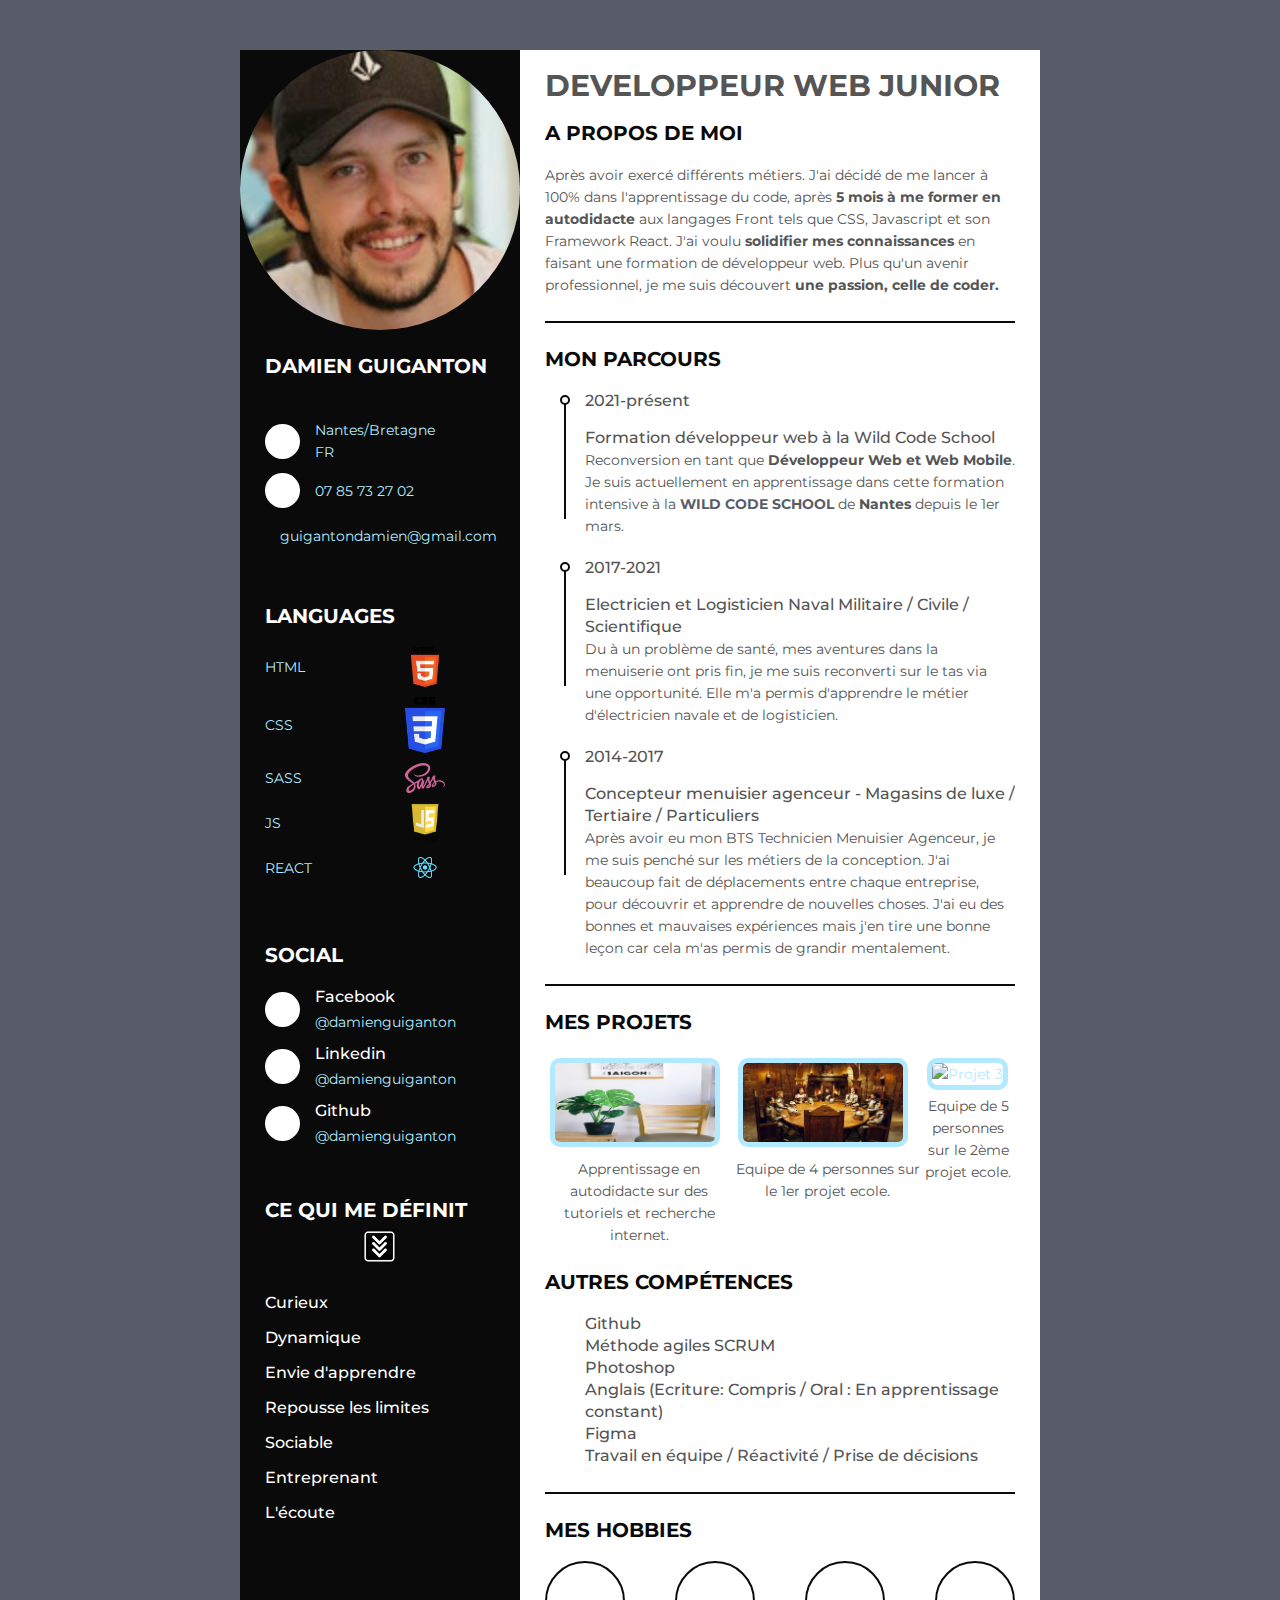
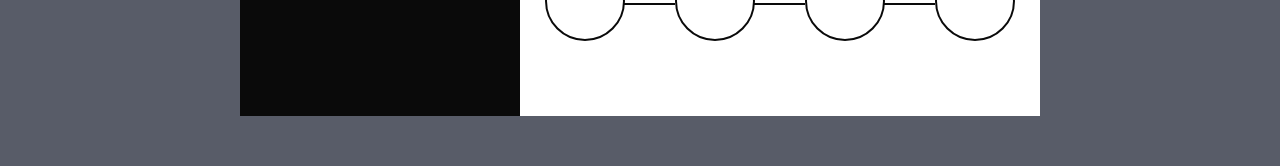
==== index.html @ 81475949 "Update cv" ====
<!DOCTYPE html>
<html lang="fr">
  <head>
    <meta charset="UTF-8" />
    <meta name="viewport" content="width=device-width, initial-scale=1.0" />
    <title>Damien GUIGANTON - CV</title>
    <link rel="stylesheet" href="./style.css" />
  </head>
  <body>
    <div class="resume">
      <div class="resume_left">
        <div class="resume_profile">
          <img src="./assets/Profil.jpg" alt="profile_pic" />
        </div>
        <div class="resume_content">
          <div class="resume_item resume_info">
            <div class="title">
              <p class="bold">Damien GUIGANTON</p>
              <p class="regular">Développeur web junior</p>
            </div>
            <ul>
              <li>
                <div class="icon">
                  <i class="fas fa-map-signs"></i>
                </div>
                <div class="data">
                  Nantes/Bretagne<br />
                  FR
                </div>
              </li>
              <li>
                <div class="icon">
                  <i class="fas fa-mobile-alt"></i>
                </div>
                <div class="data">07 85 73 27 02</div>
              </li>
              <li>
                <div class="icon">
                  <i class="fas fa-envelope"></i>
                </div>
                <div class="data">guigantondamien@gmail.com</div>
              </li>
            </ul>
          </div>
          <div class="resume_item resume_skills">
            <div class="title">
              <p class="bold">Languages</p>
            </div>
            <ul>
              <li>
                <div class="skill_name">HTML</div>
                <img class="img-lang" src="assets/html.png" />
              </li>
              <li>
                <div class="skill_name">CSS</div>
                <img class="img-lang" src="assets/css.png" />
              </li>
              <li>
                <div class="skill_name">SASS</div>
                <img class="img-lang" src="assets/sass.svg" />
              </li>
              <li>
                <div class="skill_name">JS</div>
                <img class="img-lang" src="assets/js.png" />
              </li>
              <li>
                <div class="skill_name">REACT</div>
                <img class="img-lang" src="assets/react.png" />
              </li>
            </ul>
          </div>
          <div class="resume_item resume_social">
            <div class="title">
              <p class="bold">Social</p>
            </div>
            <ul>
              <li>
                <div class="icon">
                  <i class="fab fa-facebook-square"></i>
                </div>
                <div class="data">
                  <p class="semi-bold">Facebook</p>
                  <a
                    href="https://www.facebook.com/damien.guiganton.3"
                    target="_blank"
                    >@damienguiganton</a
                  >
                </div>
              </li>
              <li>
                <div class="icon">
                  <i class="fab fa-linkedin"></i>
                </div>
                <div class="data">
                  <p class="semi-bold">Linkedin</p>
                  <a
                    href="https://www.linkedin.com/in/damien-guiganton-604a499a/"
                    target="_blank"
                    >@damienguiganton</a
                  >
                </div>
              </li>
              <li>
                <div class="icon">
                  <i class="fab fa-github"></i>
                </div>
                <div class="data">
                  <p class="semi-bold">Github</p>
                  <a href="https://github.com/GUIGANTONDamien" target="_blank"
                    >@damienguiganton</a
                  >
                </div>
              </li>
            </ul>
          </div>
          <div class="resume_item resume_social">
            <div class="title">
              <p class="bold">Ce qui me définit </p>
              <section class="section-fleche">
                <img class="fleche" src="./assets/fleche.png" alt="fleche">
              </section>
              
            </div>
            <ul>
              <li>
                <div class="data">
                  <p class="semi-bold"><span title="J'adore découvrir de nouvelles choses">Curieux</span></p>
                </div>
              </li>
              <li>
                <div class="data">
                  <p class="semi-bold"><span title="Je ne reste pas à ne rien faire">Dynamique</span></p>
                </div>
              </li>
              <li>
                <div class="data">
                  <p class="semi-bold"><span title="Je veux enrichir ma culture et mes connaissances">Envie d'apprendre</span></p>
                </div>
              </li>
              <li>
                <div class="data">
                  <p class="semi-bold"><span title="Je n'abandonne pas face à la difficulté, je la combats.">Repousse les limites</span></p>
                </div>
              </li>
              <li>
                <div class="data">
                  <p class="semi-bold"><span title="Je peux être au premier abord, un peu timide. J'aime me sociabiliser, découvrir de nouvelles personnes, partager notre savoir.">Sociable</span></p>
                </div>
              </li>
              <li>
                <div class="data">
                  <p class="semi-bold"><span title="Je pense avoir de bonnes idées, et je les applique">Entreprenant</span></p>
                </div>
              </li>
              <li>
                <div class="data">
                  <p class="semi-bold"><span title="L'écoute est primordiale pour une bonne communication et favorise les échanges constructifs.">L'écoute</span></p>
                </div>
              </li>
            </ul>
          </div>
        </div>
      </div>
      <div class="resume_right">
        <p class="first-title">DEVELOPPEUR WEB JUNIOR</p>
        <div class="resume_item resume_about">
          <div class="title">
            <p class="bold">A propos de moi</p>
          </div>
          <p>
            Après avoir exercé différents métiers. J'ai décidé de me lancer à
            100% dans l'apprentissage du code, après
            <strong>5 mois à me former en autodidacte</strong> aux langages
            Front tels que CSS, Javascript et son Framework React. J'ai voulu
            <strong>solidifier mes connaissances</strong> en faisant une
            formation de développeur web. Plus qu'un avenir professionnel, je me
            suis découvert
            <strong>une passion, celle de coder.</strong>
          </p>
        </div>
        <div class="resume_item resume_work">
          <div class="title">
            <p class="bold">Mon parcours</p>
          </div>
          <ul>
            <li>
              <div class="date">2021-présent</div>
              <div class="info">
                <p class="semi-bold">
                  Formation développeur web à la Wild Code School
                </p>
                <p>
                  Reconversion en tant que
                  <strong>Développeur Web et Web Mobile</strong>. Je suis
                  actuellement en apprentissage dans cette formation intensive à
                  la <strong><a class="link-wild" href="https://www.wildcodeschool.com/fr-FR" target="_blank">WILD CODE SCHOOL</a></strong> de
                  <strong>Nantes</strong> depuis le 1er mars.
                </p>
              </div>
            </li>
            <li>
              <div class="date">2017-2021</div>
              <div class="info">
                <p class="semi-bold">
                  Electricien et Logisticien Naval Militaire / Civile /
                  Scientifique
                </p>
                <p>
                  Du à un problème de santé, mes aventures dans la menuiserie
                  ont pris fin, je me suis reconverti sur le tas via une
                  opportunité. Elle m'a permis d'apprendre le métier
                  d'électricien navale et de logisticien.
                </p>
              </div>
            </li>
            <li>
              <div class="date">2014-2017</div>
              <div class="info">
                <p class="semi-bold">
                  Concepteur menuisier agenceur - Magasins de luxe / Tertiaire /
                  Particuliers
                </p>
                <p>
                  Après avoir eu mon BTS Technicien Menuisier Agenceur, je me
                  suis penché sur les métiers de la conception. J'ai beaucoup
                  fait de déplacements entre chaque entreprise, pour découvrir
                  et apprendre de nouvelles choses. J'ai eu des bonnes et
                  mauvaises expériences mais j'en tire une bonne leçon car cela
                  m'as permis de grandir mentalement.
                </p>
              </div>
            </li>
          </ul>
        </div>
        <div class="resume_item resume_projets">
          <div class="title">
            <p class="bold">Mes projets</p>
          </div>
          <div class="projets">
            <div>
              <a href="./assets/portfolio/P.1/index.html" target="_blank">
                <img
                  class="img-projet"
                  src="./assets/projet-1.jpg"
                  alt="Projet 1"
                />
              </a>
              <p>
                Apprentissage en autodidacte sur des tutoriels et recherche
                internet.
              </p>
            </div>
            <div>
              <a href="./assets/portfolio/P.2/index.html" target="_blank">
                <img
                  class="img-projet"
                  src="./assets/projet-2.jpg"
                  alt="Projet 2"
                />
              </a>
              <p>Equipe de 4 personnes sur le 1er projet ecole.</p>
            </div>
            <div>
              <a href="./assets/portfolio/P.3/index.html" target="_blank">
                <img
                  class="img-projet"
                  src="./assets/projet-3.jpg"
                  alt="Projet 3"
                />
              </a>
              <p>Equipe de 5 personnes sur le 2ème projet ecole.</p>
            </div>
          </div>
        <div class="resume_item resume_education">
          <div class="title">
            <p class="bold">Autres compétences</p>
          </div>
          <ul>
            <div class="info">
              <p class="semi-bold">Github</p>
            </div>
            <div class="info">
              <p class="semi-bold">Méthode agiles SCRUM</p>
            </div>
            <div class="info">
              <p class="semi-bold">Photoshop</p>
            </div>
            <div class="info">
              <p class="semi-bold">
                Anglais (Ecriture: Compris / Oral : En apprentissage constant)
              </p>
            </div>
            <div class="info">
              <p class="semi-bold">Figma</p>
            </div>
            <div class="info">
              <p class="semi-bold">
                Travail en équipe / Réactivité / Prise de décisions
              </p>
            </div>
          </ul>
        </div>
        <div class="resume_item resume_hobby">
          <div class="title">
            <p class="bold">Mes hobbies</p>
          </div>
          <ul>
            <li><i class="fas fa-bicycle"></i></li>
            <li><i class="fas fa-gamepad"></i></li>
            <li><i class="fas fa-satellite"></i></li>
            <li><i class="fas fa-chess"></i></li>
          </ul>
        </div>
      </div>
    </div>

    <script src="https://kit.fontawesome.com/b99e675b6e.js"></script>
  </body>
</html>
---- style.css ----
@import url('https://fonts.googleapis.com/css?family=Montserrat:400,500,700&display=swap');

* {
  margin: 0;
  padding: 0;
  box-sizing: border-box;
  list-style: none;
  font-family: 'Montserrat', sans-serif;
}
a {
  text-decoration: none;
  color: #b1eaff;
}
a:hover {
  color: white;
}

.link-wild {
  color: #585c68;
}
.link-wild:hover {
  color: #b1eaff;
}

.img-lang {
  width: 40px;
  margin-right: 50px;
}

body {
  background: #585c68;
  font-size: 14px;
  line-height: 22px;
  color: #555555;
}

.bold {
  font-weight: 700;
  font-size: 20px;
  text-transform: uppercase;
}

.first-title {
  font-weight: 700;
  font-size: 30px;
  text-transform: uppercase;
}

.semi-bold {
  font-weight: 500;
  font-size: 16px;
}

.resume {
  width: 800px;
  height: auto;
  display: flex;
  margin: 50px auto;
}

.resume .resume_left {
  width: 280px;
  background: #0a0a0a;
}

.resume .resume_left .resume_profile {
  width: 100%;
  height: 280px;
}

.resume .resume_left .resume_profile img {
  width: 100%;
  height: 100%;
  border-radius: 150px;
}

.resume .resume_left .resume_content {
  padding: 0 25px;
}

.resume .title {
  margin-bottom: 20px;
}

.resume .resume_left .bold {
  color: #fff;
}

.resume .resume_left .regular {
  color: #0a0a0a;
}

.resume .resume_item {
  padding: 25px 0;
  border-bottom: 2px solid #0a0a0a;
}

.resume .resume_left .resume_item:last-child,
.resume .resume_right .resume_item:last-child {
  border-bottom: 0px;
}

.resume .resume_left ul li {
  display: flex;
  margin-bottom: 10px;
  align-items: center;
}

.resume .resume_left ul li:last-child {
  margin-bottom: 0;
}

.resume .resume_left ul li .icon {
  width: 35px;
  height: 35px;
  background: #fff;
  color: #0a0a0a;
  border-radius: 50%;
  margin-right: 15px;
  font-size: 16px;
  position: relative;
}

.resume .icon i,
.resume .resume_right .resume_hobby ul li i {
  position: absolute;
  top: 50%;
  left: 50%;
  transform: translate(-50%, -50%);
}

.resume .resume_left ul li .data {
  color: #b1eaff;
}

.resume .resume_left .resume_skills ul li {
  display: flex;
  margin-bottom: 10px;
  color: #b1eaff;
  justify-content: space-between;
  align-items: center;
}

.resume .resume_left .resume_skills ul li .skill_name {
  width: 25%;
}

.resume .resume_left .resume_skills ul li .skill_progress {
  width: 60%;
  margin: 0 5px;
  height: 5px;
  background: #0a0a0a;
  position: relative;
}

.resume .resume_left .resume_skills ul li .skill_per {
  width: 15%;
}

.resume .resume_left .resume_skills ul li .skill_progress span {
  position: absolute;
  top: 0;
  left: 0;
  height: 100%;
  background: #fff;
}

.resume .resume_left .resume_social .semi-bold {
  color: #fff;
  margin-bottom: 3px;
}

.resume .resume_right {
  width: 520px;
  background: #fff;
  padding: 25px;
}

.resume .resume_right .bold {
  color: #0a0a0a;
}

.resume .resume_right .resume_work ul,
.resume .resume_right .resume_education ul {
  padding-left: 40px;
  overflow: hidden;
}

.resume .resume_right ul li {
  position: relative;
}

.resume .resume_right ul li .date {
  font-size: 16px;
  font-weight: 500;
  margin-bottom: 15px;
}

.resume .resume_right ul li .info {
  margin-bottom: 20px;
}

.resume .resume_right ul li:last-child .info {
  margin-bottom: 0;
}

.resume .resume_right .resume_work ul li:before,
.resume .resume_right .resume_education ul li:before {
  content: '';
  position: absolute;
  top: 5px;
  left: -25px;
  width: 6px;
  height: 6px;
  border-radius: 50%;
  border: 2px solid #0a0a0a;
}

.resume .resume_right .resume_work ul li:after,
.resume .resume_right .resume_education ul li:after {
  content: '';
  position: absolute;
  top: 14px;
  left: -21px;
  width: 2px;
  height: 115px;
  background: #0a0a0a;
}

.resume .resume_right .resume_hobby ul {
  display: flex;
  justify-content: space-between;
}

.resume .resume_right .resume_hobby ul li {
  width: 80px;
  height: 80px;
  border: 2px solid #0a0a0a;
  border-radius: 50%;
  position: relative;
  color: #0a0a0a;
}

.resume .resume_right .resume_hobby ul li i {
  font-size: 30px;
}

.resume .resume_right .resume_hobby ul li:before {
  content: '';
  position: absolute;
  top: 40px;
  right: -52px;
  width: 51px;
  height: 2px;
  background: #0a0a0a;
}

.resume .resume_right .resume_hobby ul li:last-child:before {
  display: none;
}

.fab .fa-html5 {
  font-size: xx-large;
}

/***************** PROJET **************/

.projets {
  display: flex;
  width: 100%;
}

.projets p {
  text-align: center;
}

.img-projet {
  width: 90%;
  margin: 5px;
  border-radius: 10px;
  border: 5px solid;
}

.img-projet {
  -webkit-transition: all 1s ease; /* Safari et Chrome */
  -moz-transition: all 1s ease; /* Firefox */
  -ms-transition: all 1s ease; /* Internet Explorer 9 */
  -o-transition: all 1s ease; /* Opera */
  transition: all 1s ease;
}
.img-projet:hover {
  -webkit-transform: scale(1.25); /* Safari et Chrome */
  -moz-transform: scale(1.25); /* Firefox */
  -ms-transform: scale(1.25); /* Internet Explorer 9 */
  -o-transform: scale(1.25); /* Opera */
  transform: scale(1.25);
}

/************ Hover me ***********/

@keyframes down{
	0% {position:relative; top:0px; opacity: 0}
	50% {position:relative; top:15px; opacity: 0.5}
	100% {position:relative; top:30px; opacity: 1}

}

.fleche{
	animation: down 1s infinite linear alternate;
	width: 15%;
  transform: rotate(180deg);

}

.section-fleche {
  display: flex;
  padding: 10px;
  justify-content: space-evenly;
}

/***************** Pop-up Hobbies **************/ 

.tooltip {
  position: relative;
  display: inline-block;
  border-bottom: 1px dotted black;
}

.tooltip .tooltiptext {
  visibility: hidden;
  width: 120px;
  background-color: black;
  color: #fff;
  text-align: center;
  border-radius: 6px;
  padding: 5px 0;
  position: absolute;
  z-index: 1;
  bottom: 150%;
  left: 50%;
  margin-left: -60px;
}

.tooltip .tooltiptext::after {
  content: "";
  position: absolute;
  top: 100%;
  left: 50%;
  margin-left: -5px;
  border-width: 5px;
  border-style: solid;
  border-color: black transparent transparent transparent;
}

.tooltip:hover .tooltiptext {
  visibility: visible;
}
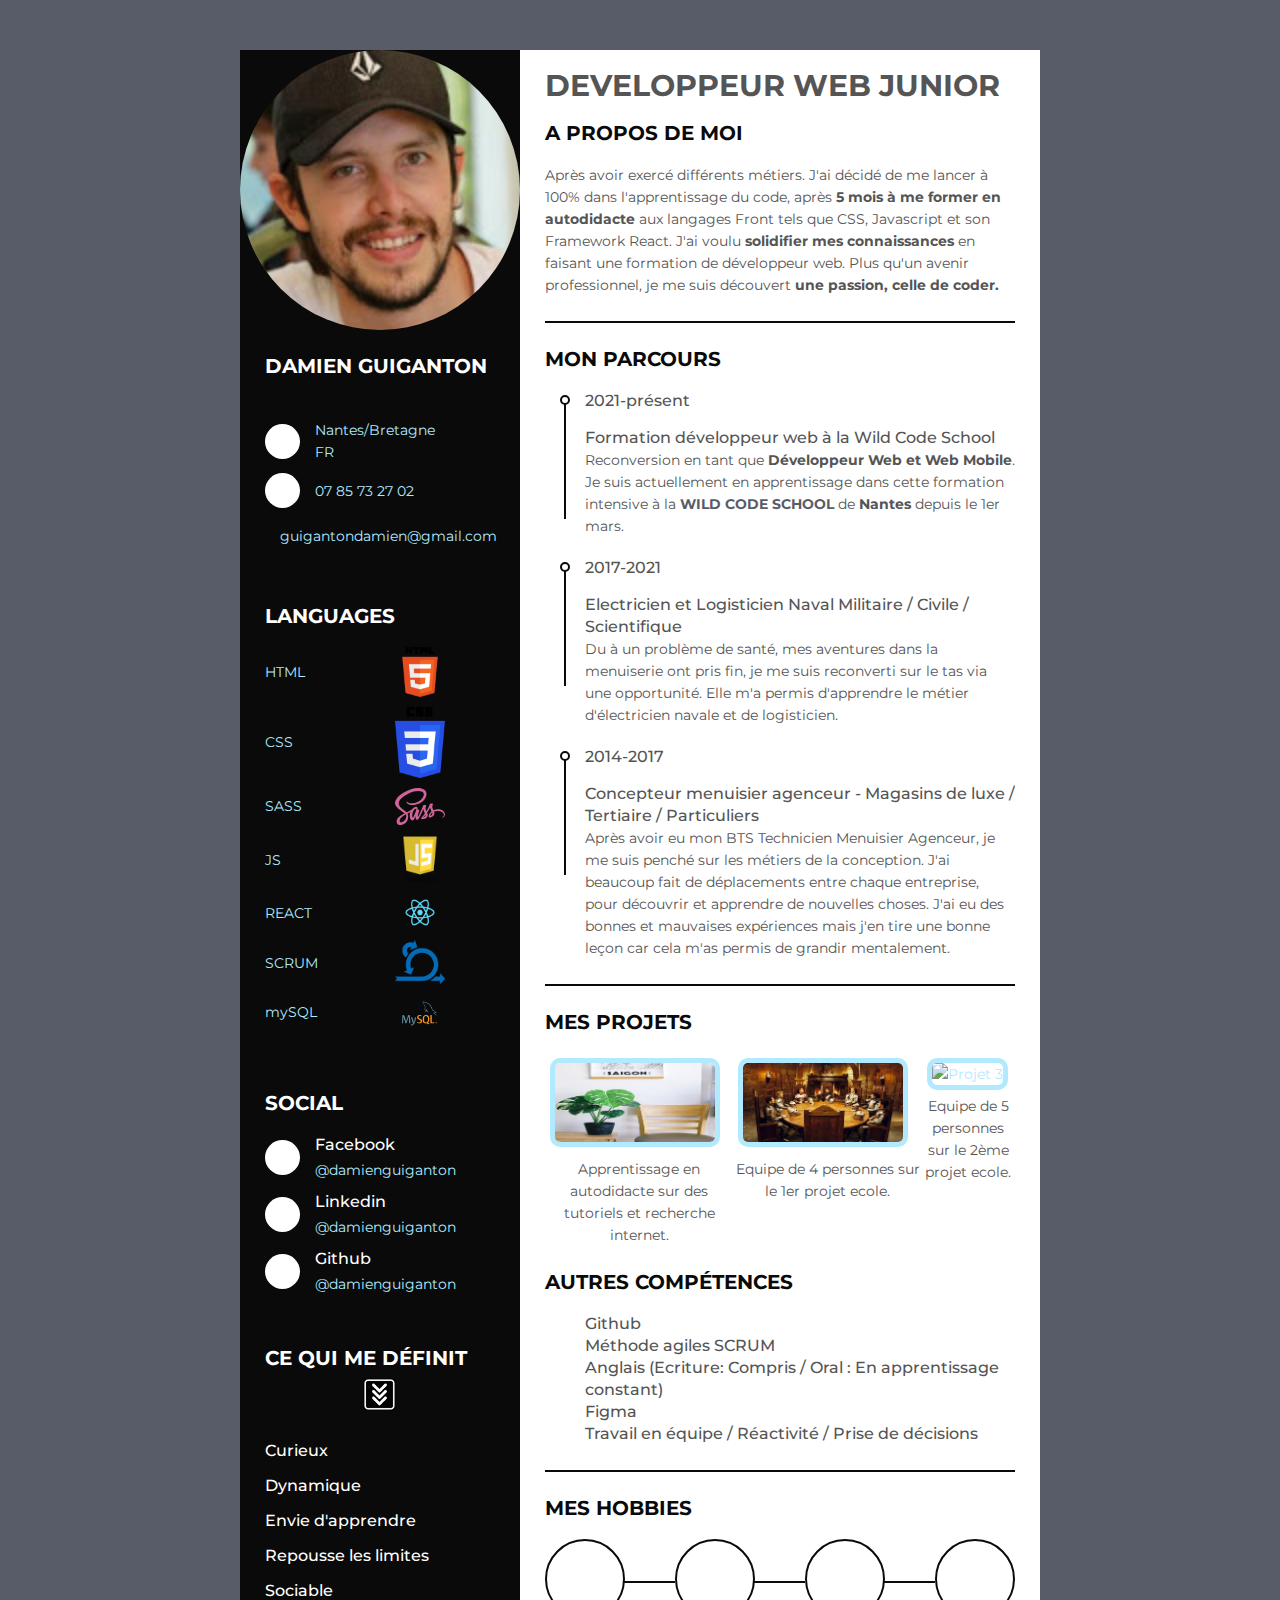
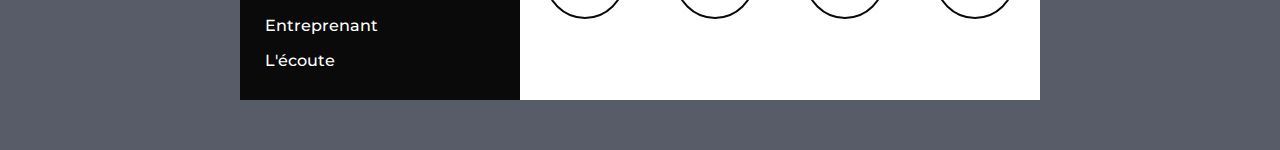
==== commit 50da4165: "Update cv" ====
--- a/index.html
+++ b/index.html
@@ -67,6 +67,14 @@
                 <div class="skill_name">REACT</div>
                 <img class="img-lang" src="assets/react.png" />
               </li>
+              <li>
+                <div class="skill_name">SCRUM</div>
+                <img class="img-lang" src="assets/scrum-logo-bleu.png" />
+              </li>
+              <li>
+                <div class="skill_name">mySQL</div>
+                <img class="img-lang" src="assets/mysql-logo.png" />
+              </li>
             </ul>
           </div>
           <div class="resume_item resume_social">
@@ -283,9 +291,6 @@
               <p class="semi-bold">Méthode agiles SCRUM</p>
             </div>
             <div class="info">
-              <p class="semi-bold">Photoshop</p>
-            </div>
-            <div class="info">
               <p class="semi-bold">
                 Anglais (Ecriture: Compris / Oral : En apprentissage constant)
               </p>
--- a/style.css
+++ b/style.css
@@ -23,7 +23,7 @@
 }
 
 .img-lang {
-  width: 40px;
+  width: 50px;
   margin-right: 50px;
 }
 
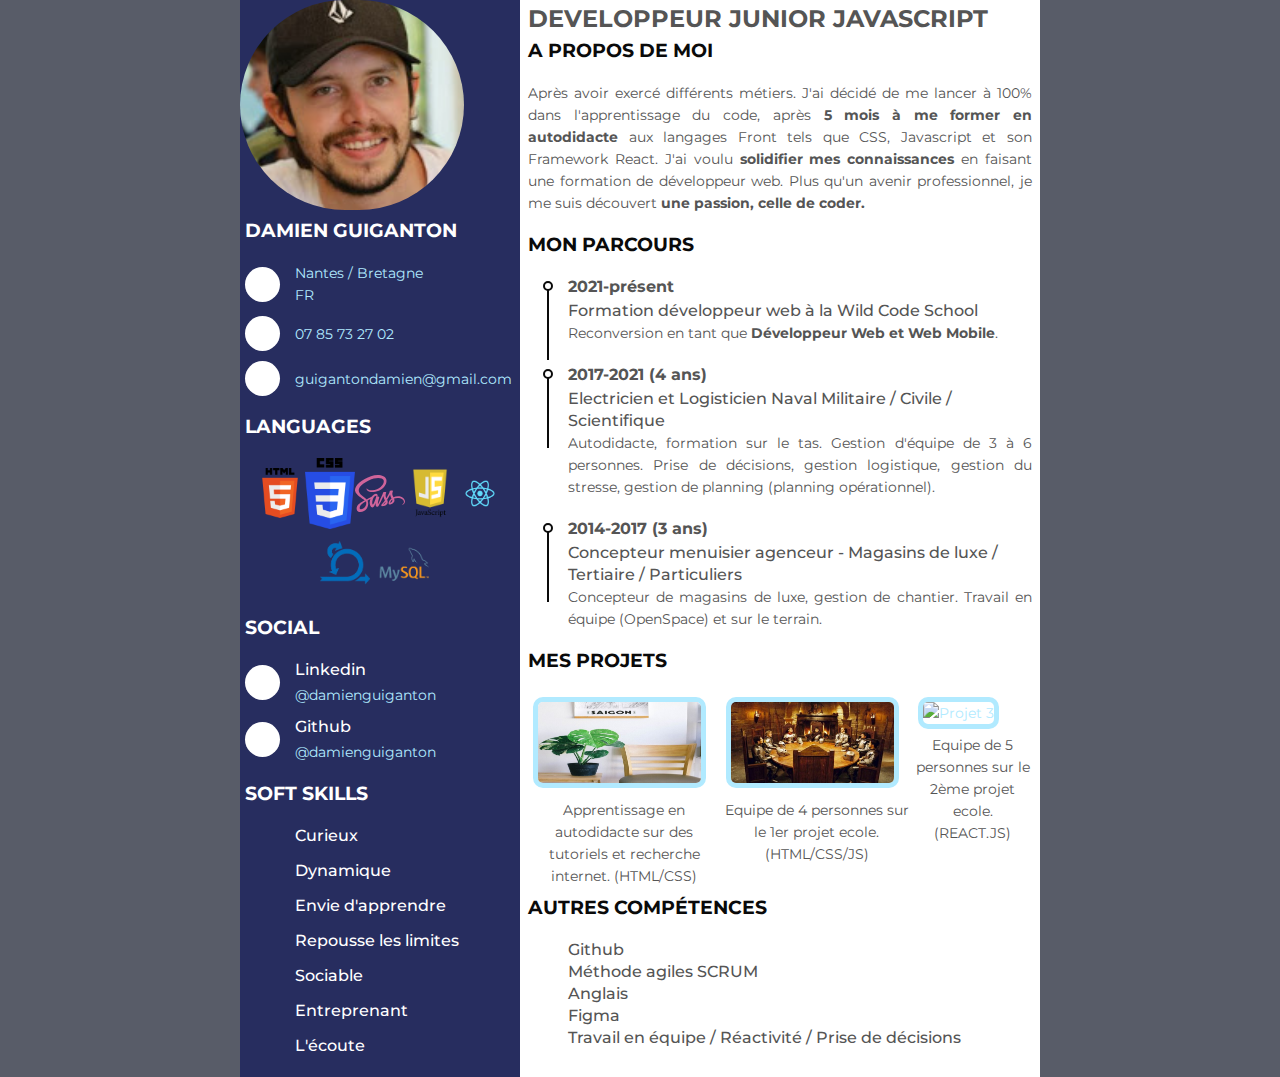
==== commit 6bbaee9c: "Update" ====
--- a/index.html
+++ b/index.html
@@ -16,7 +16,6 @@
           <div class="resume_item resume_info">
             <div class="title">
               <p class="bold">Damien GUIGANTON</p>
-              <p class="regular">Développeur web junior</p>
             </div>
             <ul>
               <li>
@@ -24,7 +23,7 @@
                   <i class="fas fa-map-signs"></i>
                 </div>
                 <div class="data">
-                  Nantes/Bretagne<br />
+                  Nantes / Bretagne<br />
                   FR
                 </div>
               </li>
@@ -46,55 +45,35 @@
             <div class="title">
               <p class="bold">Languages</p>
             </div>
+            <ul class="resume_skills">
+              <li>
+                <img class="img-lang" src="assets/html.png" />
+              </li>
+              <li>
+                <img class="img-lang" src="assets/css.png" />
+              </li>
+              <li>
+                <img class="img-lang" src="assets/sass.svg" />
+              </li>
+              <li>
+                <img class="img-lang" src="assets/js.png" />
+              </li>
+              <li>
+                <img class="img-lang" src="assets/react.png" />
+              </li>
+              <li>
+                <img class="img-lang" src="assets/scrum-logo-bleu.png" />
+              </li>
+              <li>
+                <img id="logo_mysql" src="assets/mysql-logo.png" />
+              </li>
+            </ul>
+          </div>
+          <div class="resume_item resume_social">
+            <div class="title">
+              <p class="bold">Social</p>
+            </div>
             <ul>
-              <li>
-                <div class="skill_name">HTML</div>
-                <img class="img-lang" src="assets/html.png" />
-              </li>
-              <li>
-                <div class="skill_name">CSS</div>
-                <img class="img-lang" src="assets/css.png" />
-              </li>
-              <li>
-                <div class="skill_name">SASS</div>
-                <img class="img-lang" src="assets/sass.svg" />
-              </li>
-              <li>
-                <div class="skill_name">JS</div>
-                <img class="img-lang" src="assets/js.png" />
-              </li>
-              <li>
-                <div class="skill_name">REACT</div>
-                <img class="img-lang" src="assets/react.png" />
-              </li>
-              <li>
-                <div class="skill_name">SCRUM</div>
-                <img class="img-lang" src="assets/scrum-logo-bleu.png" />
-              </li>
-              <li>
-                <div class="skill_name">mySQL</div>
-                <img class="img-lang" src="assets/mysql-logo.png" />
-              </li>
-            </ul>
-          </div>
-          <div class="resume_item resume_social">
-            <div class="title">
-              <p class="bold">Social</p>
-            </div>
-            <ul>
-              <li>
-                <div class="icon">
-                  <i class="fab fa-facebook-square"></i>
-                </div>
-                <div class="data">
-                  <p class="semi-bold">Facebook</p>
-                  <a
-                    href="https://www.facebook.com/damien.guiganton.3"
-                    target="_blank"
-                    >@damienguiganton</a
-                  >
-                </div>
-              </li>
               <li>
                 <div class="icon">
                   <i class="fab fa-linkedin"></i>
@@ -123,13 +102,9 @@
           </div>
           <div class="resume_item resume_social">
             <div class="title">
-              <p class="bold">Ce qui me définit </p>
-              <section class="section-fleche">
-                <img class="fleche" src="./assets/fleche.png" alt="fleche">
-              </section>
-              
-            </div>
-            <ul>
+              <p class="bold">Soft skills </p>
+            </div>
+            <ul class="list_social">
               <li>
                 <div class="data">
                   <p class="semi-bold"><span title="J'adore découvrir de nouvelles choses">Curieux</span></p>
@@ -170,7 +145,7 @@
         </div>
       </div>
       <div class="resume_right">
-        <p class="first-title">DEVELOPPEUR WEB JUNIOR</p>
+        <p class="first-title">DEVELOPPEUR JUNIOR JAVASCRIPT</p>
         <div class="resume_item resume_about">
           <div class="title">
             <p class="bold">A propos de moi</p>
@@ -194,47 +169,36 @@
             <li>
               <div class="date">2021-présent</div>
               <div class="info">
-                <p class="semi-bold">
+                <h3 class="semi-bold">
                   Formation développeur web à la Wild Code School
-                </p>
+                </h3>
                 <p>
                   Reconversion en tant que
-                  <strong>Développeur Web et Web Mobile</strong>. Je suis
-                  actuellement en apprentissage dans cette formation intensive à
-                  la <strong><a class="link-wild" href="https://www.wildcodeschool.com/fr-FR" target="_blank">WILD CODE SCHOOL</a></strong> de
-                  <strong>Nantes</strong> depuis le 1er mars.
+                  <strong>Développeur Web et Web Mobile</strong>.
                 </p>
               </div>
             </li>
             <li>
-              <div class="date">2017-2021</div>
+              <div class="date">2017-2021 (4 ans)</div>
               <div class="info">
-                <p class="semi-bold">
+                <h3 class="semi-bold">
                   Electricien et Logisticien Naval Militaire / Civile /
                   Scientifique
-                </p>
+                </h3>
                 <p>
-                  Du à un problème de santé, mes aventures dans la menuiserie
-                  ont pris fin, je me suis reconverti sur le tas via une
-                  opportunité. Elle m'a permis d'apprendre le métier
-                  d'électricien navale et de logisticien.
+                  Autodidacte, formation sur le tas. Gestion d'équipe de 3 à 6 personnes. Prise de décisions, gestion logistique, gestion du stresse, gestion de planning (planning opérationnel).
                 </p>
               </div>
             </li>
             <li>
-              <div class="date">2014-2017</div>
+              <div class="date">2014-2017 (3 ans)</div>
               <div class="info">
-                <p class="semi-bold">
+                <h3 class="semi-bold">
                   Concepteur menuisier agenceur - Magasins de luxe / Tertiaire /
                   Particuliers
-                </p>
+                </h3>
                 <p>
-                  Après avoir eu mon BTS Technicien Menuisier Agenceur, je me
-                  suis penché sur les métiers de la conception. J'ai beaucoup
-                  fait de déplacements entre chaque entreprise, pour découvrir
-                  et apprendre de nouvelles choses. J'ai eu des bonnes et
-                  mauvaises expériences mais j'en tire une bonne leçon car cela
-                  m'as permis de grandir mentalement.
+                  Concepteur de magasins de luxe, gestion de chantier. Travail en équipe (OpenSpace) et sur le terrain.
                 </p>
               </div>
             </li>
@@ -255,7 +219,7 @@
               </a>
               <p>
                 Apprentissage en autodidacte sur des tutoriels et recherche
-                internet.
+                internet. (HTML/CSS)
               </p>
             </div>
             <div>
@@ -266,7 +230,7 @@
                   alt="Projet 2"
                 />
               </a>
-              <p>Equipe de 4 personnes sur le 1er projet ecole.</p>
+              <p>Equipe de 4 personnes sur le 1er projet ecole. (HTML/CSS/JS)</p>
             </div>
             <div>
               <a href="./assets/portfolio/P.3/index.html" target="_blank">
@@ -276,7 +240,7 @@
                   alt="Projet 3"
                 />
               </a>
-              <p>Equipe de 5 personnes sur le 2ème projet ecole.</p>
+              <p>Equipe de 5 personnes sur le 2ème projet ecole. (REACT.JS)</p>
             </div>
           </div>
         <div class="resume_item resume_education">
@@ -292,7 +256,7 @@
             </div>
             <div class="info">
               <p class="semi-bold">
-                Anglais (Ecriture: Compris / Oral : En apprentissage constant)
+                Anglais
               </p>
             </div>
             <div class="info">
@@ -305,18 +269,6 @@
             </div>
           </ul>
         </div>
-        <div class="resume_item resume_hobby">
-          <div class="title">
-            <p class="bold">Mes hobbies</p>
-          </div>
-          <ul>
-            <li><i class="fas fa-bicycle"></i></li>
-            <li><i class="fas fa-gamepad"></i></li>
-            <li><i class="fas fa-satellite"></i></li>
-            <li><i class="fas fa-chess"></i></li>
-          </ul>
-        </div>
-      </div>
     </div>
 
     <script src="https://kit.fontawesome.com/b99e675b6e.js"></script>
--- a/style.css
+++ b/style.css
@@ -15,6 +15,10 @@
   color: white;
 }
 
+p {
+  text-align: justify;
+}
+
 .link-wild {
   color: #585c68;
 }
@@ -24,7 +28,10 @@
 
 .img-lang {
   width: 50px;
-  margin-right: 50px;
+}
+
+.list_social {
+  margin-left: 50px;
 }
 
 body {
@@ -36,13 +43,13 @@
 
 .bold {
   font-weight: 700;
-  font-size: 20px;
+  font-size: 19px;
   text-transform: uppercase;
 }
 
 .first-title {
   font-weight: 700;
-  font-size: 30px;
+  font-size: 24px;
   text-transform: uppercase;
 }
 
@@ -55,17 +62,17 @@
   width: 800px;
   height: auto;
   display: flex;
-  margin: 50px auto;
+  margin: auto;
 }
 
 .resume .resume_left {
   width: 280px;
-  background: #0a0a0a;
+  background: #272d5f;
 }
 
 .resume .resume_left .resume_profile {
-  width: 100%;
-  height: 280px;
+  width: 80%;
+  height: 210px;
 }
 
 .resume .resume_left .resume_profile img {
@@ -75,7 +82,7 @@
 }
 
 .resume .resume_left .resume_content {
-  padding: 0 25px;
+  padding: 0 5px;
 }
 
 .resume .title {
@@ -91,8 +98,13 @@
 }
 
 .resume .resume_item {
-  padding: 25px 0;
-  border-bottom: 2px solid #0a0a0a;
+  padding: 10px 0;
+}
+
+.resume_item .resume_skills {
+  display: flex;
+  flex-wrap: wrap;
+  justify-content: center;
 }
 
 .resume .resume_left .resume_item:last-child,
@@ -141,30 +153,6 @@
   align-items: center;
 }
 
-.resume .resume_left .resume_skills ul li .skill_name {
-  width: 25%;
-}
-
-.resume .resume_left .resume_skills ul li .skill_progress {
-  width: 60%;
-  margin: 0 5px;
-  height: 5px;
-  background: #0a0a0a;
-  position: relative;
-}
-
-.resume .resume_left .resume_skills ul li .skill_per {
-  width: 15%;
-}
-
-.resume .resume_left .resume_skills ul li .skill_progress span {
-  position: absolute;
-  top: 0;
-  left: 0;
-  height: 100%;
-  background: #fff;
-}
-
 .resume .resume_left .resume_social .semi-bold {
   color: #fff;
   margin-bottom: 3px;
@@ -173,7 +161,7 @@
 .resume .resume_right {
   width: 520px;
   background: #fff;
-  padding: 25px;
+  padding: 8px;
 }
 
 .resume .resume_right .bold {
@@ -192,8 +180,8 @@
 
 .resume .resume_right ul li .date {
   font-size: 16px;
-  font-weight: 500;
-  margin-bottom: 15px;
+  font-weight: bold;
+  margin-bottom: 2px;
 }
 
 .resume .resume_right ul li .info {
@@ -223,7 +211,7 @@
   top: 14px;
   left: -21px;
   width: 2px;
-  height: 115px;
+  height: 70px;
   background: #0a0a0a;
 }
 
@@ -296,29 +284,7 @@
   transform: scale(1.25);
 }
 
-/************ Hover me ***********/
-
-@keyframes down{
-	0% {position:relative; top:0px; opacity: 0}
-	50% {position:relative; top:15px; opacity: 0.5}
-	100% {position:relative; top:30px; opacity: 1}
-
-}
-
-.fleche{
-	animation: down 1s infinite linear alternate;
-	width: 15%;
-  transform: rotate(180deg);
-
-}
-
-.section-fleche {
-  display: flex;
-  padding: 10px;
-  justify-content: space-evenly;
-}
-
-/***************** Pop-up Hobbies **************/ 
+/***************** Pop-up Hobbies **************/
 
 .tooltip {
   position: relative;
@@ -342,7 +308,7 @@
 }
 
 .tooltip .tooltiptext::after {
-  content: "";
+  content: '';
   position: absolute;
   top: 100%;
   left: 50%;
@@ -354,4 +320,8 @@
 
 .tooltip:hover .tooltiptext {
   visibility: visible;
-}+}
+
+#logo_mysql {
+  max-width: 70px;
+}
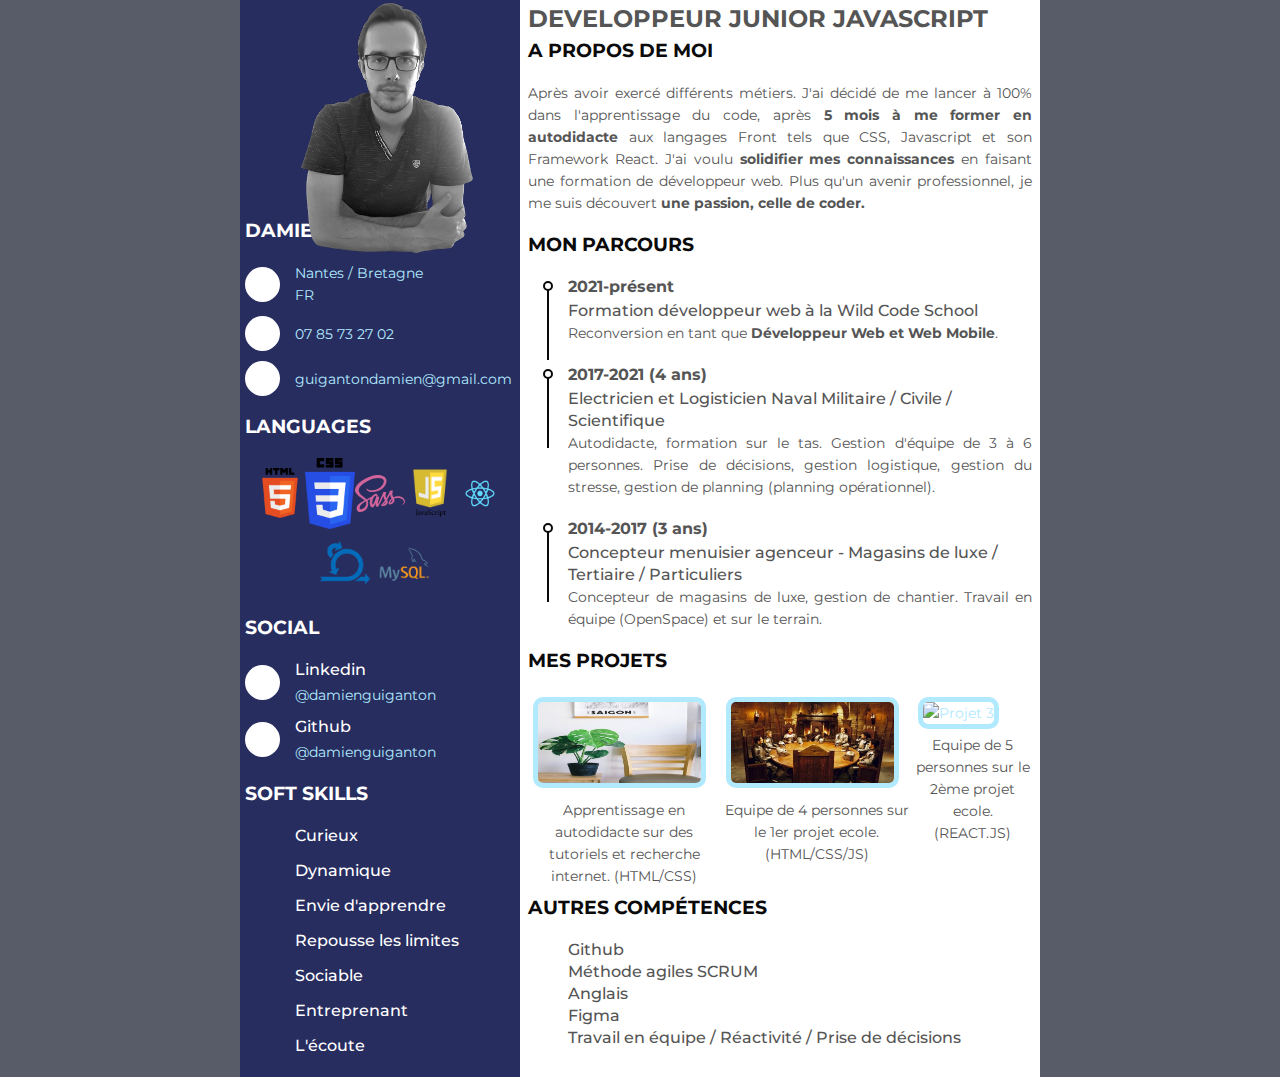
==== commit ca58abec: "Ajout photo de profil" ====
--- a/index.html
+++ b/index.html
@@ -10,7 +10,7 @@
     <div class="resume">
       <div class="resume_left">
         <div class="resume_profile">
-          <img src="./assets/Profil.jpg" alt="profile_pic" />
+          <img src="./assets/photo_cv.png" alt="profile_pic" />
         </div>
         <div class="resume_content">
           <div class="resume_item resume_info">
--- a/style.css
+++ b/style.css
@@ -71,14 +71,15 @@
 }
 
 .resume .resume_left .resume_profile {
-  width: 80%;
   height: 210px;
+  display: flex;
+  justify-content: center;
 }
 
 .resume .resume_left .resume_profile img {
-  width: 100%;
-  height: 100%;
-  border-radius: 150px;
+  position: absolute;
+  top: -32px;
+  height: 33%;
 }
 
 .resume .resume_left .resume_content {
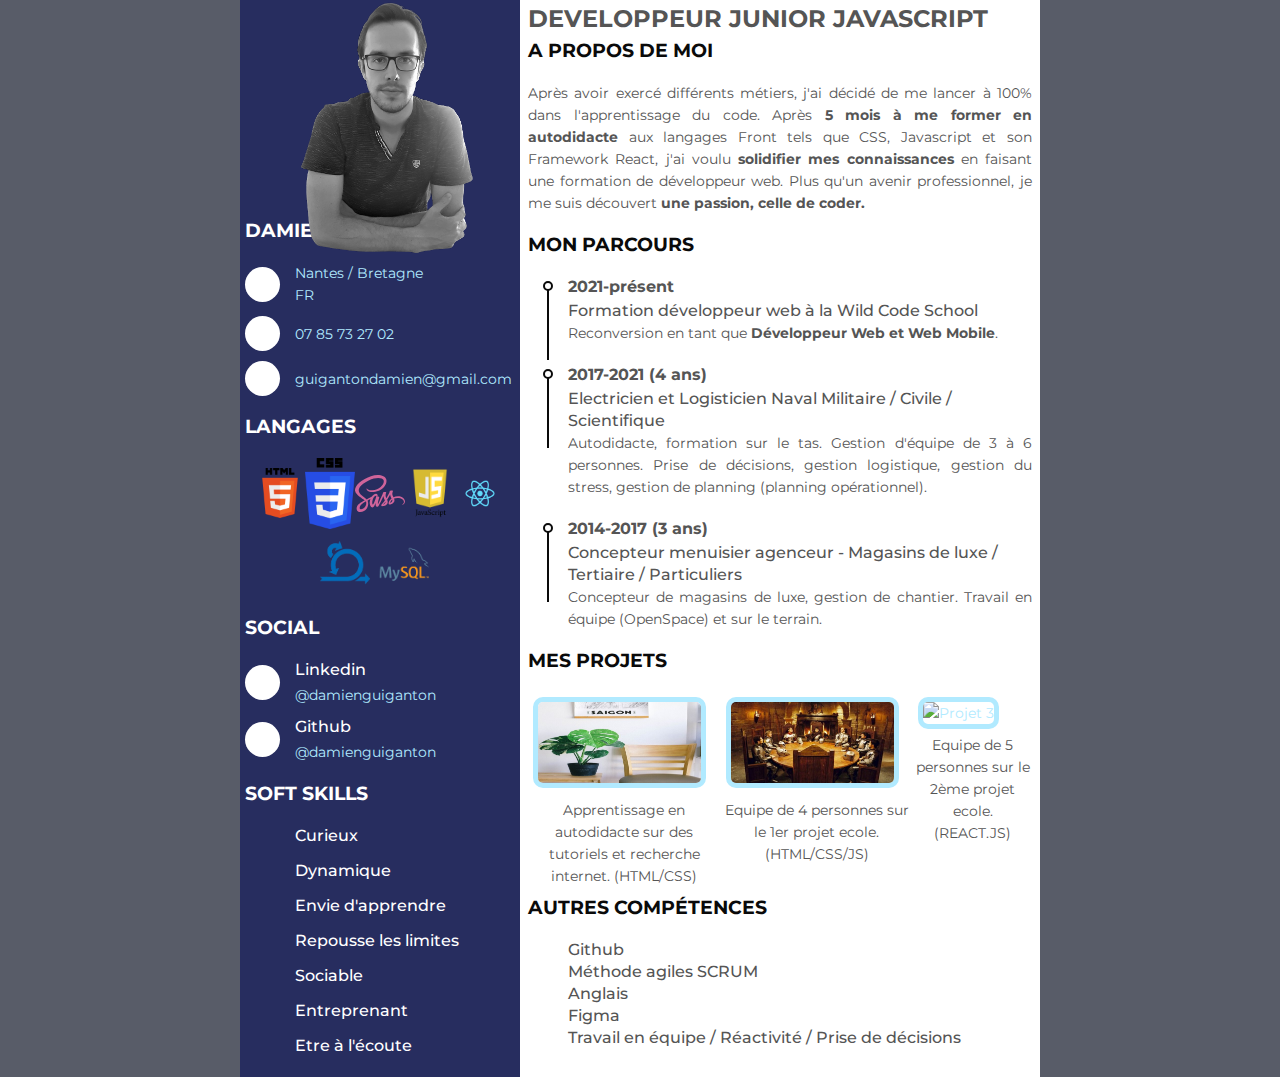
==== commit dc5c4a40: "Correction" ====
--- a/index.html
+++ b/index.html
@@ -43,7 +43,7 @@
           </div>
           <div class="resume_item resume_skills">
             <div class="title">
-              <p class="bold">Languages</p>
+              <p class="bold">Langages</p>
             </div>
             <ul class="resume_skills">
               <li>
@@ -137,7 +137,7 @@
               </li>
               <li>
                 <div class="data">
-                  <p class="semi-bold"><span title="L'écoute est primordiale pour une bonne communication et favorise les échanges constructifs.">L'écoute</span></p>
+                  <p class="semi-bold"><span title="L'écoute est primordiale pour une bonne communication et favorise les échanges constructifs.">Etre à l'écoute</span></p>
                 </div>
               </li>
             </ul>
@@ -151,10 +151,10 @@
             <p class="bold">A propos de moi</p>
           </div>
           <p>
-            Après avoir exercé différents métiers. J'ai décidé de me lancer à
-            100% dans l'apprentissage du code, après
+            Après avoir exercé différents métiers, j'ai décidé de me lancer à
+            100% dans l'apprentissage du code. Après
             <strong>5 mois à me former en autodidacte</strong> aux langages
-            Front tels que CSS, Javascript et son Framework React. J'ai voulu
+            Front tels que CSS, Javascript et son Framework React, j'ai voulu
             <strong>solidifier mes connaissances</strong> en faisant une
             formation de développeur web. Plus qu'un avenir professionnel, je me
             suis découvert
@@ -186,7 +186,7 @@
                   Scientifique
                 </h3>
                 <p>
-                  Autodidacte, formation sur le tas. Gestion d'équipe de 3 à 6 personnes. Prise de décisions, gestion logistique, gestion du stresse, gestion de planning (planning opérationnel).
+                  Autodidacte, formation sur le tas. Gestion d'équipe de 3 à 6 personnes. Prise de décisions, gestion logistique, gestion du stress, gestion de planning (planning opérationnel).
                 </p>
               </div>
             </li>
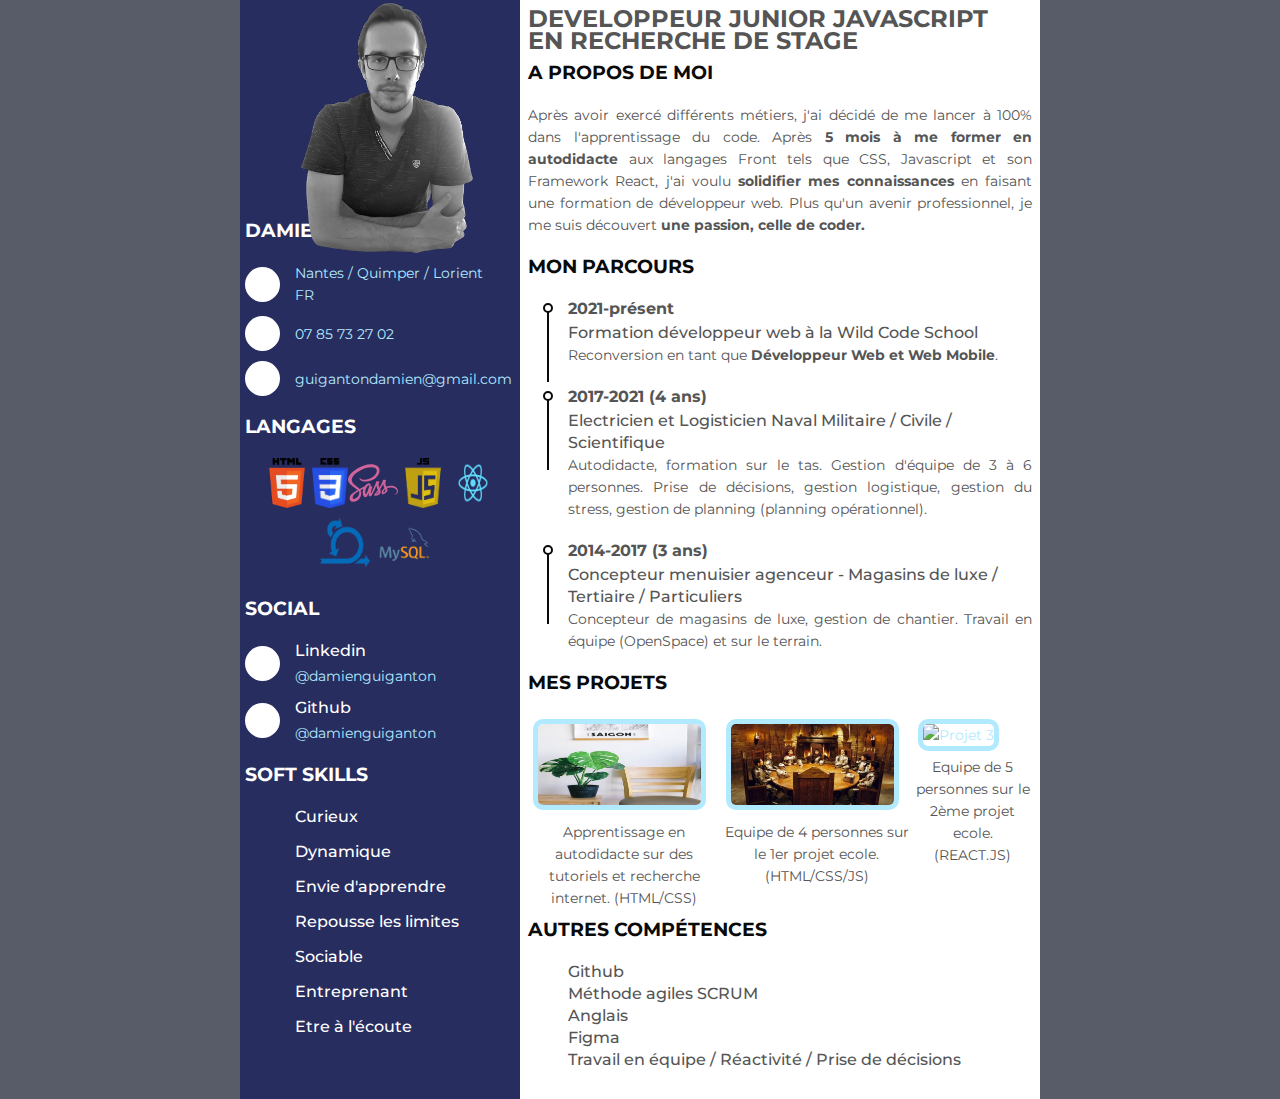
==== commit e0269f2e: "Update" ====
--- a/index.html
+++ b/index.html
@@ -23,7 +23,7 @@
                   <i class="fas fa-map-signs"></i>
                 </div>
                 <div class="data">
-                  Nantes / Bretagne<br />
+                  Nantes / Quimper / Lorient<br />
                   FR
                 </div>
               </li>
@@ -146,6 +146,7 @@
       </div>
       <div class="resume_right">
         <p class="first-title">DEVELOPPEUR JUNIOR JAVASCRIPT</p>
+        <p class="first-title">EN RECHERCHE DE STAGE</p>
         <div class="resume_item resume_about">
           <div class="title">
             <p class="bold">A propos de moi</p>
--- a/style.css
+++ b/style.css
@@ -27,7 +27,8 @@
 }
 
 .img-lang {
-  width: 50px;
+  max-width: 50px;
+  height: 50px;
 }
 
 .list_social {
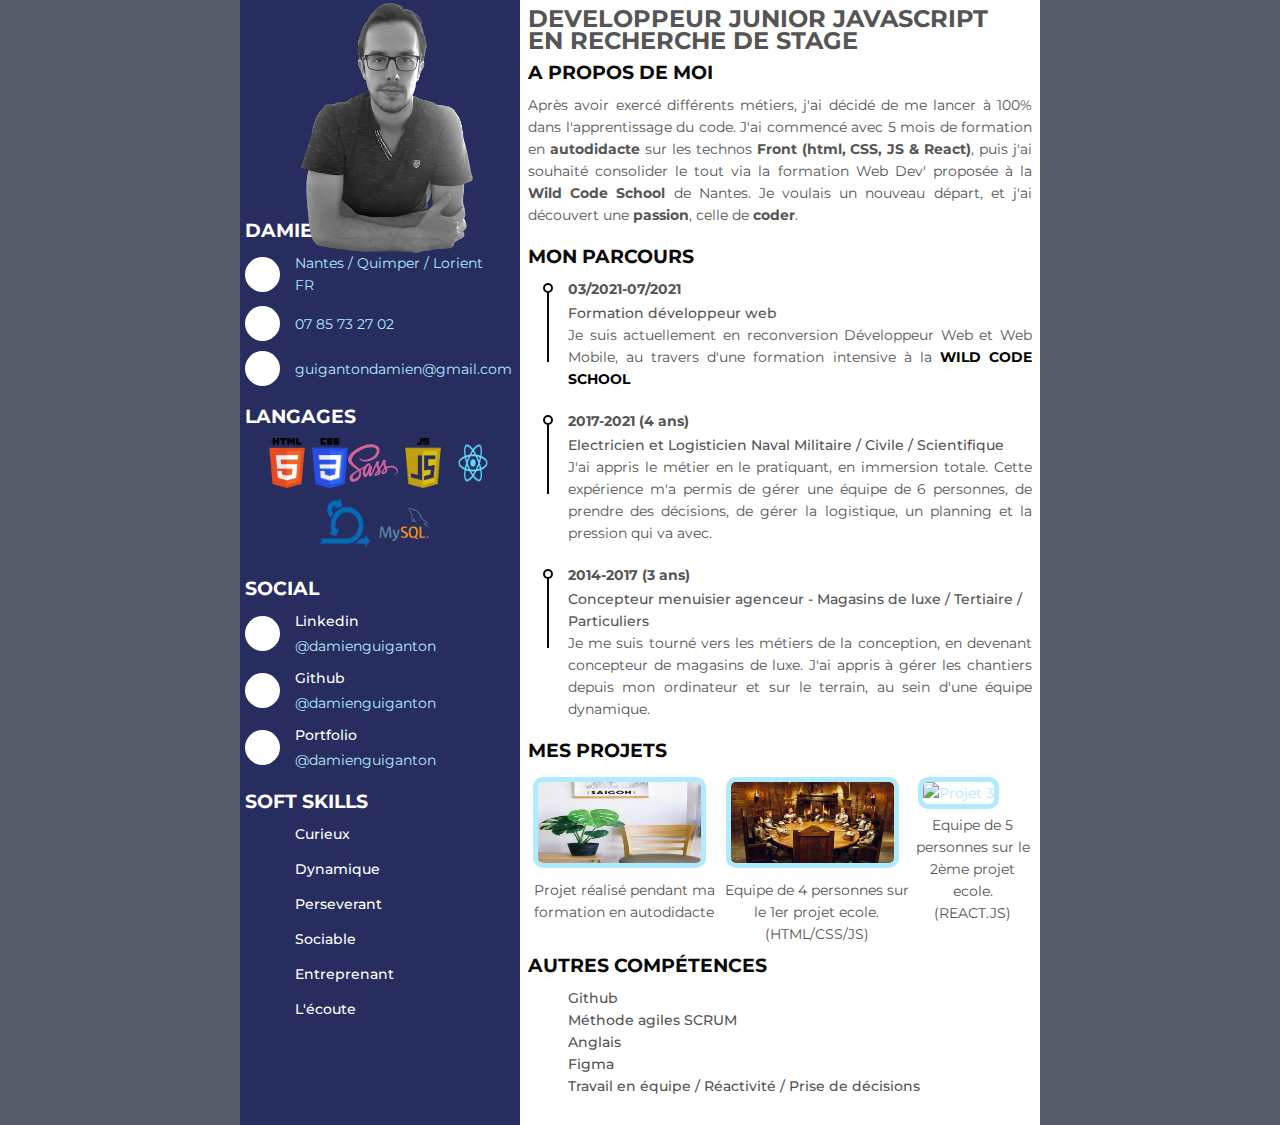
==== commit 72b3d0a4: "Update" ====
--- a/index.html
+++ b/index.html
@@ -31,7 +31,7 @@
                 <div class="icon">
                   <i class="fas fa-mobile-alt"></i>
                 </div>
-                <div class="data">07 85 73 27 02</div>
+                <a class="data" href="tel:+33785732702">07 85 73 27 02</a>
               </li>
               <li>
                 <div class="icon">
@@ -98,6 +98,17 @@
                   >
                 </div>
               </li>
+              <li>
+                <div class="icon">
+                  <i class="far fa-address-book"></i>
+                </div>
+                <div class="data">
+                  <p class="semi-bold">Portfolio</p>
+                  <a href="https://guigantondamien.github.io/portfolio/" target="_blank"
+                    >@damienguiganton</a
+                  >
+                </div>
+              </li>
             </ul>
           </div>
           <div class="resume_item resume_social">
@@ -107,37 +118,32 @@
             <ul class="list_social">
               <li>
                 <div class="data">
-                  <p class="semi-bold"><span title="J'adore découvrir de nouvelles choses">Curieux</span></p>
-                </div>
-              </li>
-              <li>
-                <div class="data">
-                  <p class="semi-bold"><span title="Je ne reste pas à ne rien faire">Dynamique</span></p>
-                </div>
-              </li>
-              <li>
-                <div class="data">
-                  <p class="semi-bold"><span title="Je veux enrichir ma culture et mes connaissances">Envie d'apprendre</span></p>
-                </div>
-              </li>
-              <li>
-                <div class="data">
-                  <p class="semi-bold"><span title="Je n'abandonne pas face à la difficulté, je la combats.">Repousse les limites</span></p>
-                </div>
-              </li>
-              <li>
-                <div class="data">
-                  <p class="semi-bold"><span title="Je peux être au premier abord, un peu timide. J'aime me sociabiliser, découvrir de nouvelles personnes, partager notre savoir.">Sociable</span></p>
-                </div>
-              </li>
-              <li>
-                <div class="data">
-                  <p class="semi-bold"><span title="Je pense avoir de bonnes idées, et je les applique">Entreprenant</span></p>
-                </div>
-              </li>
-              <li>
-                <div class="data">
-                  <p class="semi-bold"><span title="L'écoute est primordiale pour une bonne communication et favorise les échanges constructifs.">Etre à l'écoute</span></p>
+                  <p class="semi-bold"><span title="Je veux enrichir ma culture et mes connaissances">Curieux</span></p>
+                </div>
+              </li>
+              <li>
+                <div class="data">
+                  <p class="semi-bold"><span title="Je trouve toujours comment m'occuper">Dynamique</span></p>
+                </div>
+              </li>
+              <li>
+                <div class="data">
+                  <p class="semi-bold"><span title="Face à la difficulté, je ne baisse jamais les bras">Perseverant</span></p>
+                </div>
+              </li>
+              <li>
+                <div class="data">
+                  <p class="semi-bold"><span title="Une fois la glace brisée, je suis un membre d'équipe jovial">Sociable</span></p>
+                </div>
+              </li>
+              <li>
+                <div class="data">
+                  <p class="semi-bold"><span title="Quand je crois en quelque chose, j'y vais à fond">Entreprenant</span></p>
+                </div>
+              </li>
+              <li>
+                <div class="data">
+                  <p class="semi-bold"><span title="L'écoute est primordiale pour une bonne communication">L'écoute</span></p>
                 </div>
               </li>
             </ul>
@@ -152,14 +158,7 @@
             <p class="bold">A propos de moi</p>
           </div>
           <p>
-            Après avoir exercé différents métiers, j'ai décidé de me lancer à
-            100% dans l'apprentissage du code. Après
-            <strong>5 mois à me former en autodidacte</strong> aux langages
-            Front tels que CSS, Javascript et son Framework React, j'ai voulu
-            <strong>solidifier mes connaissances</strong> en faisant une
-            formation de développeur web. Plus qu'un avenir professionnel, je me
-            suis découvert
-            <strong>une passion, celle de coder.</strong>
+            Après avoir exercé différents métiers, j'ai décidé de me lancer à 100% dans l'apprentissage du code. J'ai commencé avec 5 mois de formation en <strong>autodidacte</strong> sur les technos <strong>Front (html, CSS, JS & React)</strong>, puis j'ai souhaité consolider le tout via la formation Web Dev' proposée à la <strong>Wild Code School</strong> de Nantes. Je voulais un nouveau départ, et j'ai découvert une <strong>passion</strong>, celle de <strong>coder</strong>.
           </p>
         </div>
         <div class="resume_item resume_work">
@@ -168,14 +167,13 @@
           </div>
           <ul>
             <li>
-              <div class="date">2021-présent</div>
+              <div class="date">03/2021-07/2021</div>
               <div class="info">
                 <h3 class="semi-bold">
-                  Formation développeur web à la Wild Code School
+                  Formation développeur web
                 </h3>
                 <p>
-                  Reconversion en tant que
-                  <strong>Développeur Web et Web Mobile</strong>.
+                  Je suis actuellement en reconversion Développeur Web et Web Mobile, au travers d'une formation intensive à la <strong><a class="link-wild" href="https://www.wildcodeschool.com/fr-FR" target="_blank" style="color: black">WILD CODE SCHOOL</a></strong> 
                 </p>
               </div>
             </li>
@@ -187,7 +185,7 @@
                   Scientifique
                 </h3>
                 <p>
-                  Autodidacte, formation sur le tas. Gestion d'équipe de 3 à 6 personnes. Prise de décisions, gestion logistique, gestion du stress, gestion de planning (planning opérationnel).
+                  J'ai appris le métier en le pratiquant, en immersion totale. Cette expérience m'a permis de gérer une équipe de 6 personnes, de prendre des décisions, de gérer la logistique, un planning et la pression qui va avec.
                 </p>
               </div>
             </li>
@@ -199,7 +197,7 @@
                   Particuliers
                 </h3>
                 <p>
-                  Concepteur de magasins de luxe, gestion de chantier. Travail en équipe (OpenSpace) et sur le terrain.
+                  Je me suis tourné vers les métiers de la conception, en devenant concepteur de magasins de luxe. J'ai appris à gérer les chantiers depuis mon ordinateur et sur le terrain, au sein d'une équipe dynamique.
                 </p>
               </div>
             </li>
@@ -219,8 +217,7 @@
                 />
               </a>
               <p>
-                Apprentissage en autodidacte sur des tutoriels et recherche
-                internet. (HTML/CSS)
+                Projet réalisé pendant ma formation en autodidacte
               </p>
             </div>
             <div>
--- a/style.css
+++ b/style.css
@@ -56,7 +56,7 @@
 
 .semi-bold {
   font-weight: 500;
-  font-size: 16px;
+  font-size: 14px;
 }
 
 .resume {
@@ -88,7 +88,7 @@
 }
 
 .resume .title {
-  margin-bottom: 20px;
+  margin-bottom: 10px;
 }
 
 .resume .resume_left .bold {
@@ -181,7 +181,7 @@
 }
 
 .resume .resume_right ul li .date {
-  font-size: 16px;
+  font-size: 14px;
   font-weight: bold;
   margin-bottom: 2px;
 }
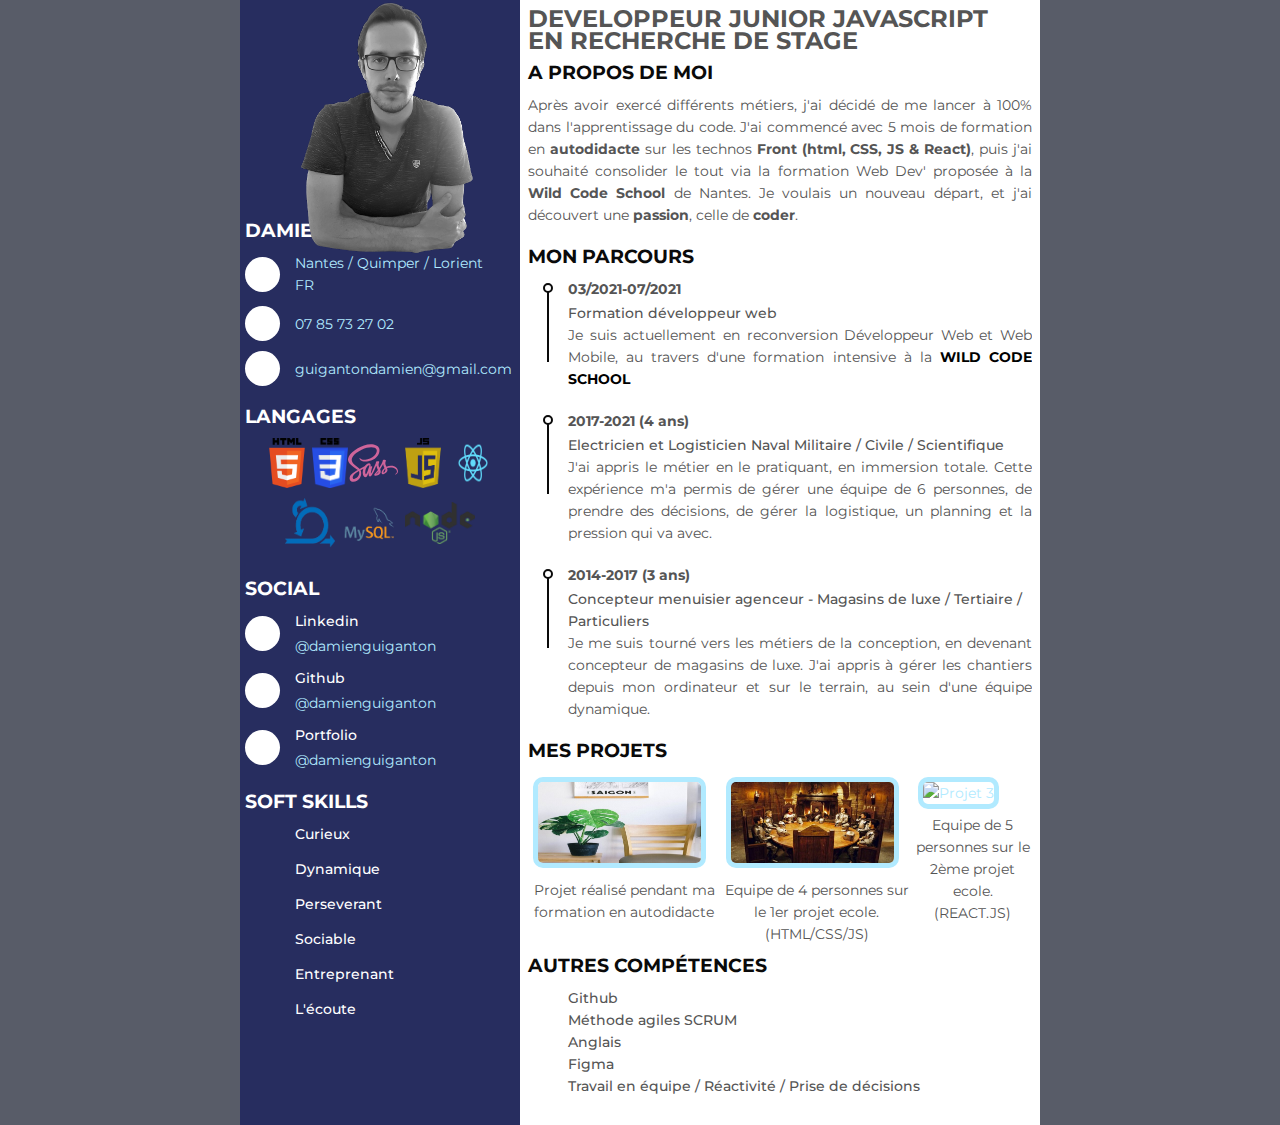
==== commit a253a6f7: "Ajout logo nodejs" ====
--- a/index.html
+++ b/index.html
@@ -66,6 +66,9 @@
               </li>
               <li>
                 <img id="logo_mysql" src="assets/mysql-logo.png" />
+              </li>
+              <li>
+                <img id="logo_mysql" src="assets/nodejs.png" />
               </li>
             </ul>
           </div>
